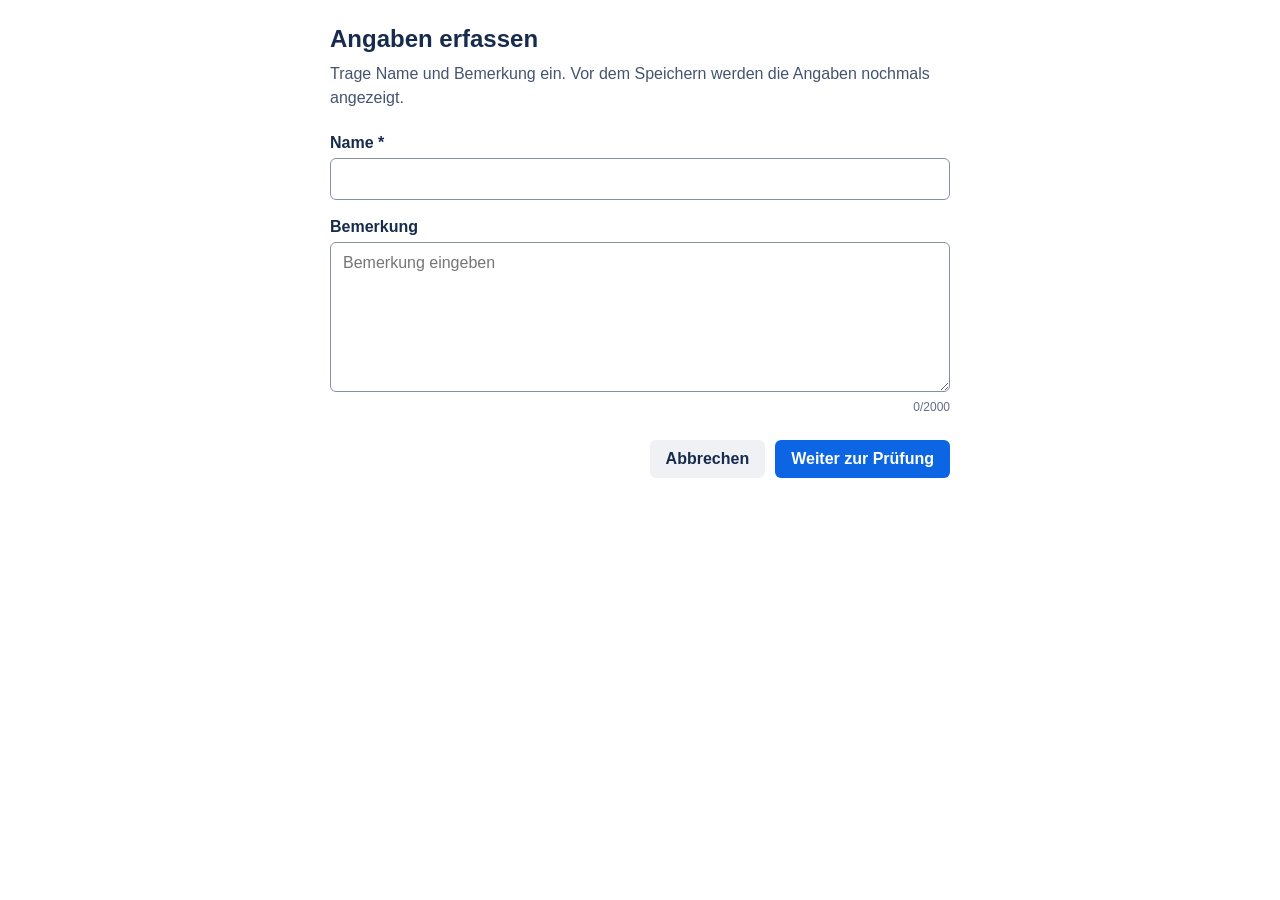
==== modal.html @ b8652705 "Add files via upload" ====
<!doctype html>
<html lang="de">
<head>
  <meta charset="utf-8">
  <meta name="viewport" content="width=device-width, initial-scale=1">
  <title>Eingabe erfassen</title>
  <link rel="stylesheet" href="https://p.trellocdn.com/power-up.min.css">
  <link rel="stylesheet" href="./style.css">
</head>
<body>
  <main class="shell">
    <section id="step-entry" class="panel" aria-labelledby="entry-heading">
      <h1 id="entry-heading">Angaben erfassen</h1>
      <p class="intro">Trage Name und Bemerkung ein. Vor dem Speichern werden die Angaben nochmals angezeigt.</p>

      <form id="entry-form" novalidate>
        <label for="name">Name <span aria-hidden="true">*</span></label>
        <input id="name" name="name" type="text" maxlength="100" autocomplete="name" required>
        <p id="name-error" class="error" role="alert" hidden>Bitte einen Namen eingeben.</p>

        <label for="remark">Bemerkung</label>
        <textarea id="remark" name="remark" rows="7" maxlength="2000" placeholder="Bemerkung eingeben"></textarea>
        <div class="counter"><span id="remark-count">0</span>/2000</div>

        <div class="actions">
          <button type="button" class="secondary" id="cancel-entry">Abbrechen</button>
          <button type="submit" class="primary">Weiter zur Prüfung</button>
        </div>
      </form>
    </section>

    <section id="step-confirm" class="panel" aria-labelledby="confirm-heading" hidden>
      <h1 id="confirm-heading">Angaben prüfen</h1>
      <p class="intro">Bitte kontrolliere die Angaben vor der verbindlichen Bestätigung.</p>

      <dl class="summary">
        <div>
          <dt>Name</dt>
          <dd id="summary-name"></dd>
        </div>
        <div>
          <dt>Bemerkung</dt>
          <dd id="summary-remark"></dd>
        </div>
      </dl>

      <label class="confirm-check">
        <input id="confirm-checkbox" type="checkbox">
        <span>Ich habe die Angaben geprüft und bestätige sie verbindlich.</span>
      </label>

      <p id="save-status" class="status" role="status" aria-live="polite"></p>

      <div class="actions">
        <button type="button" class="secondary" id="back-entry">Zurück und bearbeiten</button>
        <button type="button" class="primary" id="confirm-entry" disabled>Verbindlich bestätigen</button>
      </div>
    </section>

    <section id="step-success" class="panel success" aria-labelledby="success-heading" hidden>
      <div class="success-mark" aria-hidden="true">✓</div>
      <h1 id="success-heading">Eingabe gespeichert</h1>
      <p>Die Eingabe wurde an dieser Trello-Karte gespeichert.</p>
      <button type="button" class="primary full" id="close-modal">Fenster schließen</button>
    </section>
  </main>

  <script src="https://p.trellocdn.com/power-up.min.js"></script>
  <script src="./modal.js"></script>
</body>
</html>
---- style.css ----
:root {
  font-family: -apple-system, BlinkMacSystemFont, "Segoe UI", sans-serif;
  color: #172b4d;
  background: #ffffff;
}

* { box-sizing: border-box; }
body { margin: 0; background: #ffffff; }
.shell { padding: 24px; }
.panel { max-width: 620px; margin: 0 auto; }
h1 { margin: 0 0 8px; font-size: 24px; line-height: 1.25; }
.intro { margin: 0 0 24px; color: #44546f; line-height: 1.5; }
label { display: block; margin: 18px 0 6px; font-weight: 600; }
input[type="text"], textarea {
  width: 100%;
  border: 1px solid #8590a2;
  border-radius: 6px;
  padding: 11px 12px;
  font: inherit;
  color: #172b4d;
  background: #ffffff;
}
input[type="text"]:focus, textarea:focus {
  outline: 2px solid #0c66e4;
  outline-offset: 1px;
  border-color: #0c66e4;
}
textarea { resize: vertical; min-height: 140px; }
.counter { text-align: right; margin-top: 4px; font-size: 12px; color: #626f86; }
.error { margin: 6px 0 0; color: #ae2a19; font-size: 13px; }
.actions { display: flex; justify-content: flex-end; gap: 10px; margin-top: 26px; }
button {
  border: 0;
  border-radius: 6px;
  padding: 10px 16px;
  font: inherit;
  font-weight: 600;
  cursor: pointer;
}
button.primary { background: #0c66e4; color: #ffffff; }
button.primary:hover:not(:disabled) { background: #0055cc; }
button.secondary { background: #091e420f; color: #172b4d; }
button.secondary:hover { background: #091e4224; }
button:disabled { opacity: .5; cursor: not-allowed; }
.summary { margin: 20px 0; border: 1px solid #dcdfe4; border-radius: 8px; overflow: hidden; }
.summary div { padding: 14px 16px; }
.summary div + div { border-top: 1px solid #dcdfe4; }
dt { font-size: 12px; font-weight: 700; color: #626f86; text-transform: uppercase; letter-spacing: .04em; }
dd { margin: 5px 0 0; white-space: pre-wrap; overflow-wrap: anywhere; line-height: 1.5; }
.confirm-check { display: flex; gap: 10px; align-items: flex-start; padding: 14px; border-radius: 8px; background: #f7f8f9; font-weight: 500; }
.confirm-check input { margin-top: 3px; }
.status { min-height: 20px; margin: 12px 0 0; color: #44546f; }
.success { text-align: center; padding-top: 54px; }
.success-mark { width: 58px; height: 58px; margin: 0 auto 18px; border-radius: 50%; display: grid; place-items: center; background: #dcfff1; color: #216e4e; font-size: 32px; font-weight: 700; }
.full { width: 100%; margin-top: 22px; }
[hidden] { display: none !important; }
@media (max-width: 520px) {
  .shell { padding: 18px; }
  .actions { flex-direction: column-reverse; }
  .actions button { width: 100%; }
}
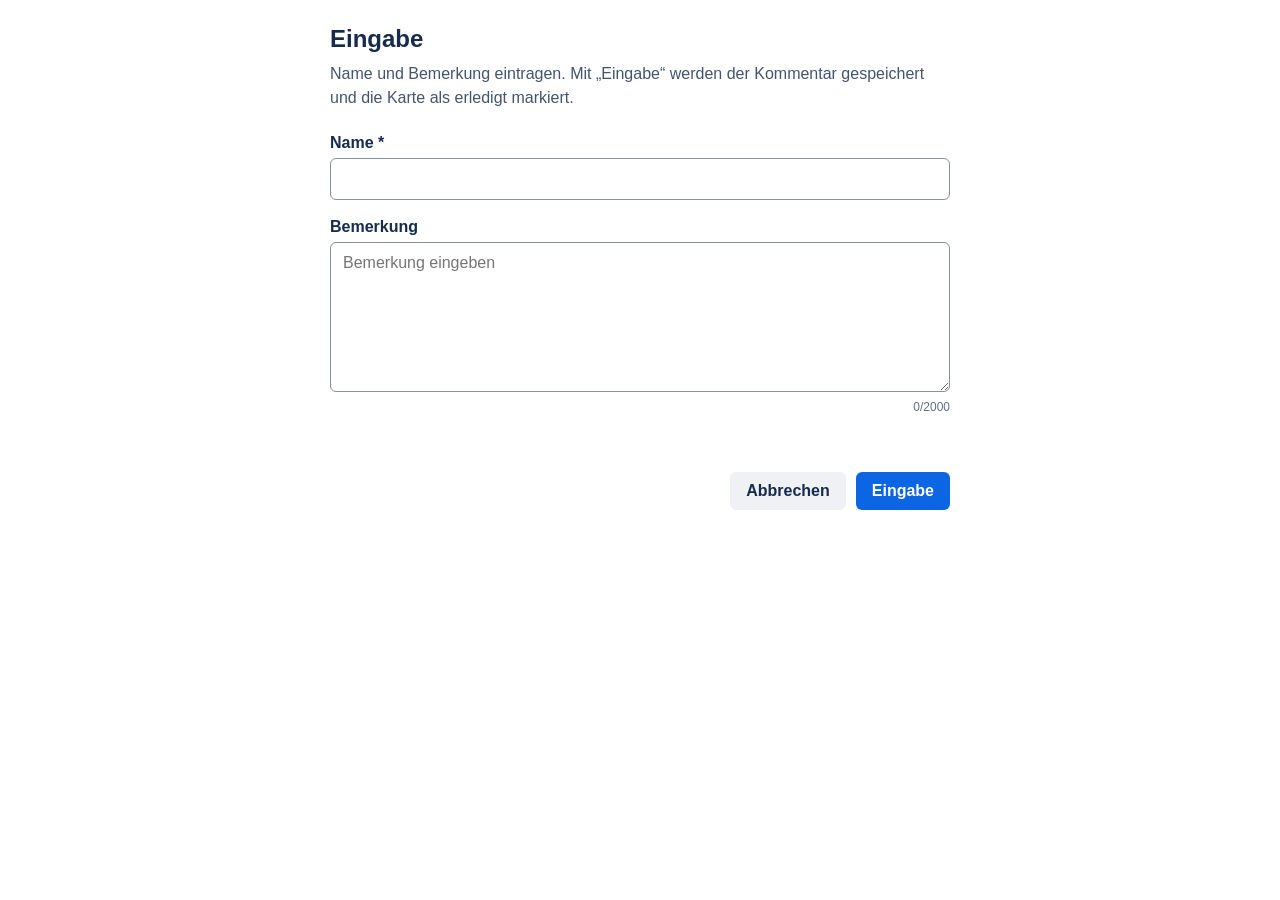
==== commit c8d1c79f: "Add files via upload" ====
--- a/modal.html
+++ b/modal.html
@@ -3,15 +3,15 @@
 <head>
   <meta charset="utf-8">
   <meta name="viewport" content="width=device-width, initial-scale=1">
-  <title>Eingabe erfassen</title>
+  <title>Eingabe</title>
   <link rel="stylesheet" href="https://p.trellocdn.com/power-up.min.css">
   <link rel="stylesheet" href="./style.css">
 </head>
 <body>
   <main class="shell">
     <section id="step-entry" class="panel" aria-labelledby="entry-heading">
-      <h1 id="entry-heading">Angaben erfassen</h1>
-      <p class="intro">Trage Name und Bemerkung ein. Vor dem Speichern werden die Angaben nochmals angezeigt.</p>
+      <h1 id="entry-heading">Eingabe</h1>
+      <p class="intro">Name und Bemerkung eintragen. Mit „Eingabe“ werden der Kommentar gespeichert und die Karte als erledigt markiert.</p>
 
       <form id="entry-form" novalidate>
         <label for="name">Name <span aria-hidden="true">*</span></label>
@@ -22,50 +22,25 @@
         <textarea id="remark" name="remark" rows="7" maxlength="2000" placeholder="Bemerkung eingeben"></textarea>
         <div class="counter"><span id="remark-count">0</span>/2000</div>
 
+        <p id="save-status" class="status" role="status" aria-live="polite"></p>
+
         <div class="actions">
           <button type="button" class="secondary" id="cancel-entry">Abbrechen</button>
-          <button type="submit" class="primary">Weiter zur Prüfung</button>
+          <button type="submit" class="primary" id="submit-entry">Eingabe</button>
         </div>
       </form>
-    </section>
-
-    <section id="step-confirm" class="panel" aria-labelledby="confirm-heading" hidden>
-      <h1 id="confirm-heading">Angaben prüfen</h1>
-      <p class="intro">Bitte kontrolliere die Angaben vor der verbindlichen Bestätigung.</p>
-
-      <dl class="summary">
-        <div>
-          <dt>Name</dt>
-          <dd id="summary-name"></dd>
-        </div>
-        <div>
-          <dt>Bemerkung</dt>
-          <dd id="summary-remark"></dd>
-        </div>
-      </dl>
-
-      <label class="confirm-check">
-        <input id="confirm-checkbox" type="checkbox">
-        <span>Ich habe die Angaben geprüft und bestätige sie verbindlich.</span>
-      </label>
-
-      <p id="save-status" class="status" role="status" aria-live="polite"></p>
-
-      <div class="actions">
-        <button type="button" class="secondary" id="back-entry">Zurück und bearbeiten</button>
-        <button type="button" class="primary" id="confirm-entry" disabled>Verbindlich bestätigen</button>
-      </div>
     </section>
 
     <section id="step-success" class="panel success" aria-labelledby="success-heading" hidden>
       <div class="success-mark" aria-hidden="true">✓</div>
       <h1 id="success-heading">Eingabe gespeichert</h1>
-      <p>Die Eingabe wurde an dieser Trello-Karte gespeichert.</p>
+      <p>Der Kommentar wurde hinzugefügt und die Karte wurde als erledigt markiert.</p>
       <button type="button" class="primary full" id="close-modal">Fenster schließen</button>
     </section>
   </main>
 
   <script src="https://p.trellocdn.com/power-up.min.js"></script>
+  <script src="./config.js"></script>
   <script src="./modal.js"></script>
 </body>
 </html>
--- a/style.css
+++ b/style.css
@@ -59,3 +59,5 @@
   .actions { flex-direction: column-reverse; }
   .actions button { width: 100%; }
 }
+.authorization { margin-top: 16px; padding: 14px; border: 1px solid #f5cd47; border-radius: 8px; background: #fff7d6; }
+.authorization p { margin: 0 0 12px; line-height: 1.45; }
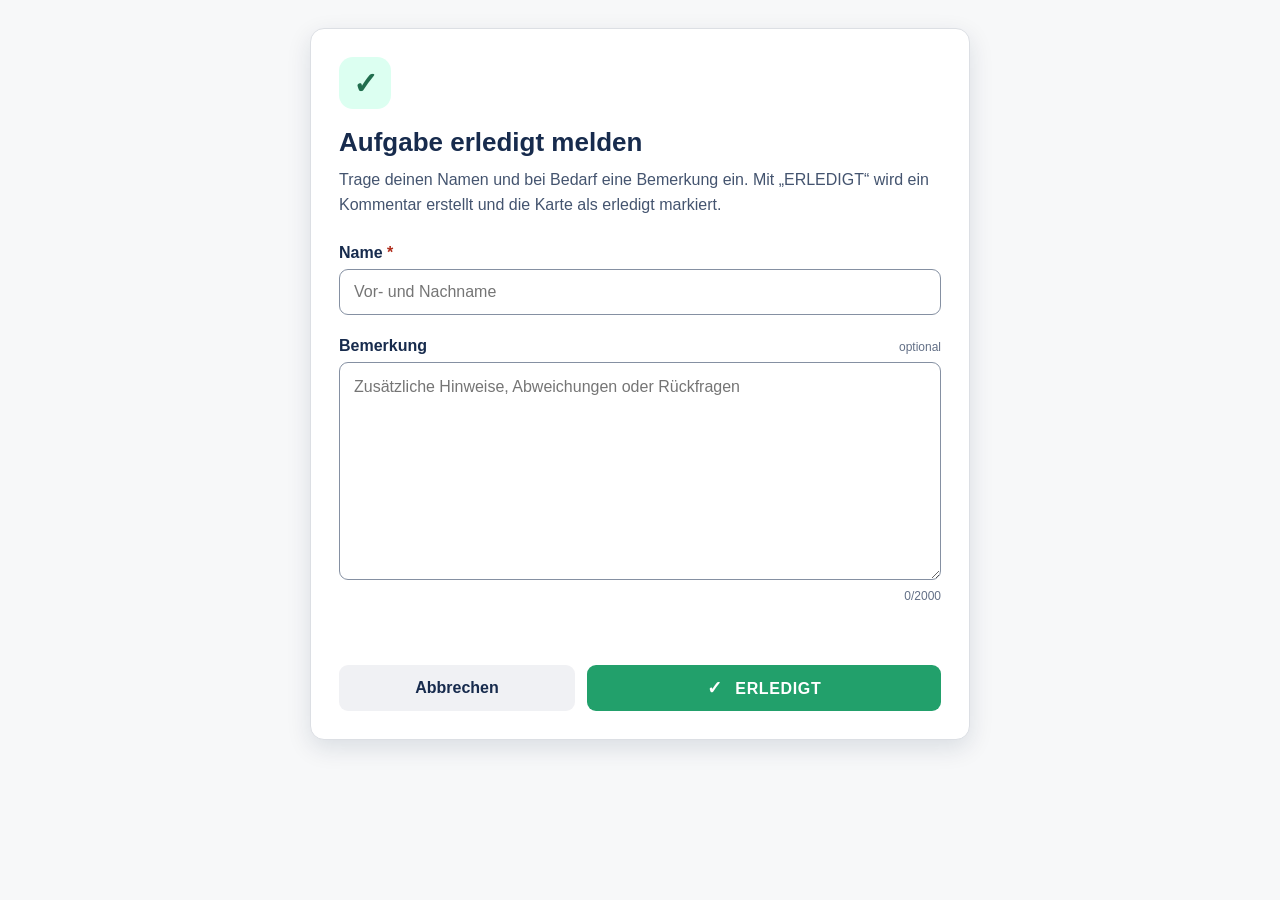
==== commit 72864da3: "Add files via upload" ====
--- a/modal.html
+++ b/modal.html
@@ -3,39 +3,52 @@
 <head>
   <meta charset="utf-8">
   <meta name="viewport" content="width=device-width, initial-scale=1">
-  <title>Eingabe</title>
+  <title>Erledigt melden</title>
   <link rel="stylesheet" href="https://p.trellocdn.com/power-up.min.css">
   <link rel="stylesheet" href="./style.css">
 </head>
 <body>
   <main class="shell">
     <section id="step-entry" class="panel" aria-labelledby="entry-heading">
-      <h1 id="entry-heading">Eingabe</h1>
-      <p class="intro">Name und Bemerkung eintragen. Mit „Eingabe“ werden der Kommentar gespeichert und die Karte als erledigt markiert.</p>
+      <div class="header-mark" aria-hidden="true">✓</div>
+      <div class="heading-group">
+        <h1 id="entry-heading">Aufgabe erledigt melden</h1>
+        <p class="intro">Trage deinen Namen und bei Bedarf eine Bemerkung ein. Mit „ERLEDIGT“ wird ein Kommentar erstellt und die Karte als erledigt markiert.</p>
+      </div>
 
       <form id="entry-form" novalidate>
-        <label for="name">Name <span aria-hidden="true">*</span></label>
-        <input id="name" name="name" type="text" maxlength="100" autocomplete="name" required>
-        <p id="name-error" class="error" role="alert" hidden>Bitte einen Namen eingeben.</p>
+        <div class="field-group">
+          <label for="name">Name <span class="required" aria-hidden="true">*</span></label>
+          <input id="name" name="name" type="text" maxlength="100" autocomplete="name" placeholder="Vor- und Nachname" required>
+          <p id="name-error" class="error" role="alert" hidden>Bitte einen Namen eingeben.</p>
+        </div>
 
-        <label for="remark">Bemerkung</label>
-        <textarea id="remark" name="remark" rows="7" maxlength="2000" placeholder="Bemerkung eingeben"></textarea>
-        <div class="counter"><span id="remark-count">0</span>/2000</div>
+        <div class="field-group">
+          <div class="label-row">
+            <label for="remark">Bemerkung</label>
+            <span class="optional">optional</span>
+          </div>
+          <textarea id="remark" name="remark" rows="8" maxlength="2000" placeholder="Zusätzliche Hinweise, Abweichungen oder Rückfragen"></textarea>
+          <div class="counter"><span id="remark-count">0</span>/2000</div>
+        </div>
 
         <p id="save-status" class="status" role="status" aria-live="polite"></p>
 
         <div class="actions">
           <button type="button" class="secondary" id="cancel-entry">Abbrechen</button>
-          <button type="submit" class="primary" id="submit-entry">Eingabe</button>
+          <button type="submit" class="primary done-button" id="submit-entry">
+            <span class="button-check" aria-hidden="true">✓</span>
+            ERLEDIGT
+          </button>
         </div>
       </form>
     </section>
 
     <section id="step-success" class="panel success" aria-labelledby="success-heading" hidden>
       <div class="success-mark" aria-hidden="true">✓</div>
-      <h1 id="success-heading">Eingabe gespeichert</h1>
+      <h1 id="success-heading">Als erledigt gespeichert</h1>
       <p>Der Kommentar wurde hinzugefügt und die Karte wurde als erledigt markiert.</p>
-      <button type="button" class="primary full" id="close-modal">Fenster schließen</button>
+      <button type="button" class="primary done-button full" id="close-modal">Fenster schließen</button>
     </section>
   </main>
 
--- a/style.css
+++ b/style.css
@@ -1,63 +1,105 @@
 :root {
   font-family: -apple-system, BlinkMacSystemFont, "Segoe UI", sans-serif;
   color: #172b4d;
-  background: #ffffff;
+  background: #f7f8f9;
 }
 
 * { box-sizing: border-box; }
-body { margin: 0; background: #ffffff; }
-.shell { padding: 24px; }
-.panel { max-width: 620px; margin: 0 auto; }
-h1 { margin: 0 0 8px; font-size: 24px; line-height: 1.25; }
-.intro { margin: 0 0 24px; color: #44546f; line-height: 1.5; }
-label { display: block; margin: 18px 0 6px; font-weight: 600; }
+body { margin: 0; background: #f7f8f9; }
+.shell { padding: 28px; }
+.panel {
+  max-width: 660px;
+  margin: 0 auto;
+  padding: 28px;
+  background: #ffffff;
+  border: 1px solid #dcdfe4;
+  border-radius: 14px;
+  box-shadow: 0 8px 24px rgba(9, 30, 66, 0.12);
+}
+.header-mark {
+  width: 52px;
+  height: 52px;
+  display: grid;
+  place-items: center;
+  margin-bottom: 18px;
+  border-radius: 14px;
+  background: #dcfff1;
+  color: #216e4e;
+  font-size: 30px;
+  font-weight: 800;
+}
+.heading-group { margin-bottom: 26px; }
+h1 { margin: 0 0 10px; font-size: 26px; line-height: 1.2; }
+.intro { margin: 0; color: #44546f; line-height: 1.55; }
+.field-group { margin-top: 22px; }
+label { display: block; margin-bottom: 7px; font-weight: 700; }
+.label-row { display: flex; align-items: baseline; justify-content: space-between; gap: 12px; }
+.optional { color: #626f86; font-size: 12px; }
+.required { color: #ae2a19; }
 input[type="text"], textarea {
   width: 100%;
   border: 1px solid #8590a2;
-  border-radius: 6px;
-  padding: 11px 12px;
+  border-radius: 9px;
+  padding: 12px 14px;
   font: inherit;
   color: #172b4d;
   background: #ffffff;
+  transition: border-color .15s ease, box-shadow .15s ease;
 }
+input[type="text"] { min-height: 46px; }
 input[type="text"]:focus, textarea:focus {
-  outline: 2px solid #0c66e4;
-  outline-offset: 1px;
-  border-color: #0c66e4;
+  outline: none;
+  border-color: #22a06b;
+  box-shadow: 0 0 0 3px rgba(34, 160, 107, 0.18);
 }
-textarea { resize: vertical; min-height: 140px; }
-.counter { text-align: right; margin-top: 4px; font-size: 12px; color: #626f86; }
-.error { margin: 6px 0 0; color: #ae2a19; font-size: 13px; }
-.actions { display: flex; justify-content: flex-end; gap: 10px; margin-top: 26px; }
+textarea { resize: vertical; min-height: 190px; line-height: 1.5; }
+.counter { text-align: right; margin-top: 5px; font-size: 12px; color: #626f86; }
+.error { margin: 7px 0 0; color: #ae2a19; font-size: 13px; }
+.status { min-height: 22px; margin: 16px 0 0; color: #44546f; line-height: 1.4; }
+.actions {
+  display: grid;
+  grid-template-columns: 1fr 1.5fr;
+  gap: 12px;
+  margin-top: 24px;
+}
 button {
   border: 0;
-  border-radius: 6px;
-  padding: 10px 16px;
+  border-radius: 9px;
+  min-height: 46px;
+  padding: 11px 18px;
   font: inherit;
-  font-weight: 600;
+  font-weight: 700;
   cursor: pointer;
+  transition: transform .05s ease, background .15s ease, box-shadow .15s ease;
 }
-button.primary { background: #0c66e4; color: #ffffff; }
-button.primary:hover:not(:disabled) { background: #0055cc; }
+button:active:not(:disabled) { transform: translateY(1px); }
+button.primary { background: #22a06b; color: #ffffff; }
+button.primary:hover:not(:disabled) { background: #1f845a; box-shadow: 0 4px 12px rgba(34, 160, 107, 0.24); }
 button.secondary { background: #091e420f; color: #172b4d; }
-button.secondary:hover { background: #091e4224; }
-button:disabled { opacity: .5; cursor: not-allowed; }
-.summary { margin: 20px 0; border: 1px solid #dcdfe4; border-radius: 8px; overflow: hidden; }
-.summary div { padding: 14px 16px; }
-.summary div + div { border-top: 1px solid #dcdfe4; }
-dt { font-size: 12px; font-weight: 700; color: #626f86; text-transform: uppercase; letter-spacing: .04em; }
-dd { margin: 5px 0 0; white-space: pre-wrap; overflow-wrap: anywhere; line-height: 1.5; }
-.confirm-check { display: flex; gap: 10px; align-items: flex-start; padding: 14px; border-radius: 8px; background: #f7f8f9; font-weight: 500; }
-.confirm-check input { margin-top: 3px; }
-.status { min-height: 20px; margin: 12px 0 0; color: #44546f; }
-.success { text-align: center; padding-top: 54px; }
-.success-mark { width: 58px; height: 58px; margin: 0 auto 18px; border-radius: 50%; display: grid; place-items: center; background: #dcfff1; color: #216e4e; font-size: 32px; font-weight: 700; }
-.full { width: 100%; margin-top: 22px; }
+button.secondary:hover:not(:disabled) { background: #091e4224; }
+button:disabled { opacity: .55; cursor: not-allowed; }
+.done-button { letter-spacing: .04em; }
+.button-check { margin-right: 8px; font-size: 18px; }
+.success { text-align: center; padding-top: 50px; padding-bottom: 44px; }
+.success-mark {
+  width: 72px;
+  height: 72px;
+  margin: 0 auto 20px;
+  border-radius: 50%;
+  display: grid;
+  place-items: center;
+  background: #dcfff1;
+  color: #216e4e;
+  font-size: 40px;
+  font-weight: 800;
+}
+.success p { margin: 0 auto; max-width: 460px; color: #44546f; line-height: 1.55; }
+.full { width: 100%; margin-top: 24px; }
 [hidden] { display: none !important; }
-@media (max-width: 520px) {
-  .shell { padding: 18px; }
-  .actions { flex-direction: column-reverse; }
-  .actions button { width: 100%; }
+@media (max-width: 560px) {
+  .shell { padding: 14px; }
+  .panel { padding: 20px; border-radius: 10px; }
+  h1 { font-size: 22px; }
+  .actions { grid-template-columns: 1fr; }
+  .actions .secondary { order: 2; }
 }
-.authorization { margin-top: 16px; padding: 14px; border: 1px solid #f5cd47; border-radius: 8px; background: #fff7d6; }
-.authorization p { margin: 0 0 12px; line-height: 1.45; }
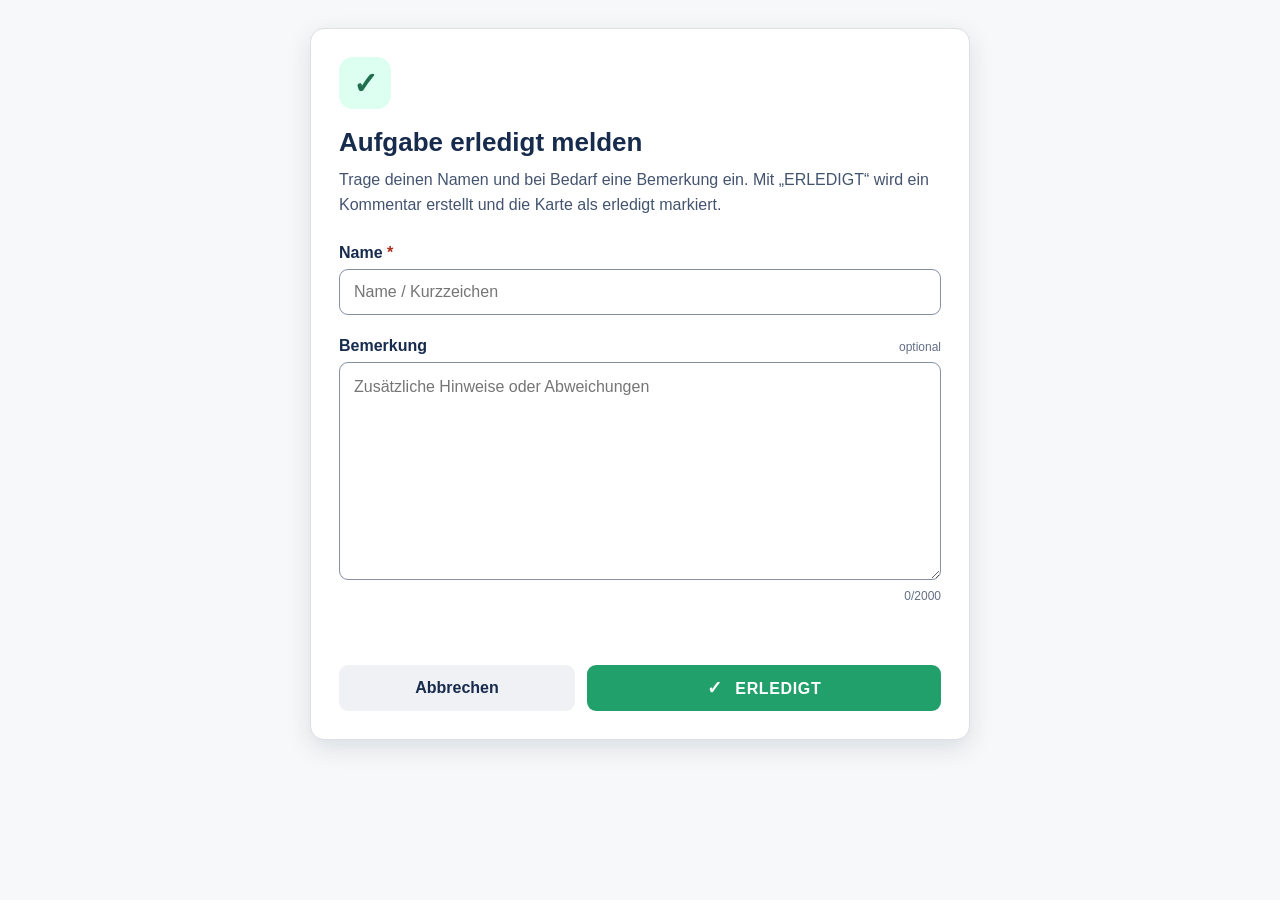
==== commit b30a1cf7: "Update modal.html" ====
--- a/modal.html
+++ b/modal.html
@@ -19,7 +19,7 @@
       <form id="entry-form" novalidate>
         <div class="field-group">
           <label for="name">Name <span class="required" aria-hidden="true">*</span></label>
-          <input id="name" name="name" type="text" maxlength="100" autocomplete="name" placeholder="Vor- und Nachname" required>
+          <input id="name" name="name" type="text" maxlength="100" autocomplete="name" placeholder="Name / Kurzzeichen" required>
           <p id="name-error" class="error" role="alert" hidden>Bitte einen Namen eingeben.</p>
         </div>
 
@@ -28,7 +28,7 @@
             <label for="remark">Bemerkung</label>
             <span class="optional">optional</span>
           </div>
-          <textarea id="remark" name="remark" rows="8" maxlength="2000" placeholder="Zusätzliche Hinweise, Abweichungen oder Rückfragen"></textarea>
+          <textarea id="remark" name="remark" rows="8" maxlength="2000" placeholder="Zusätzliche Hinweise oder Abweichungen"></textarea>
           <div class="counter"><span id="remark-count">0</span>/2000</div>
         </div>
 
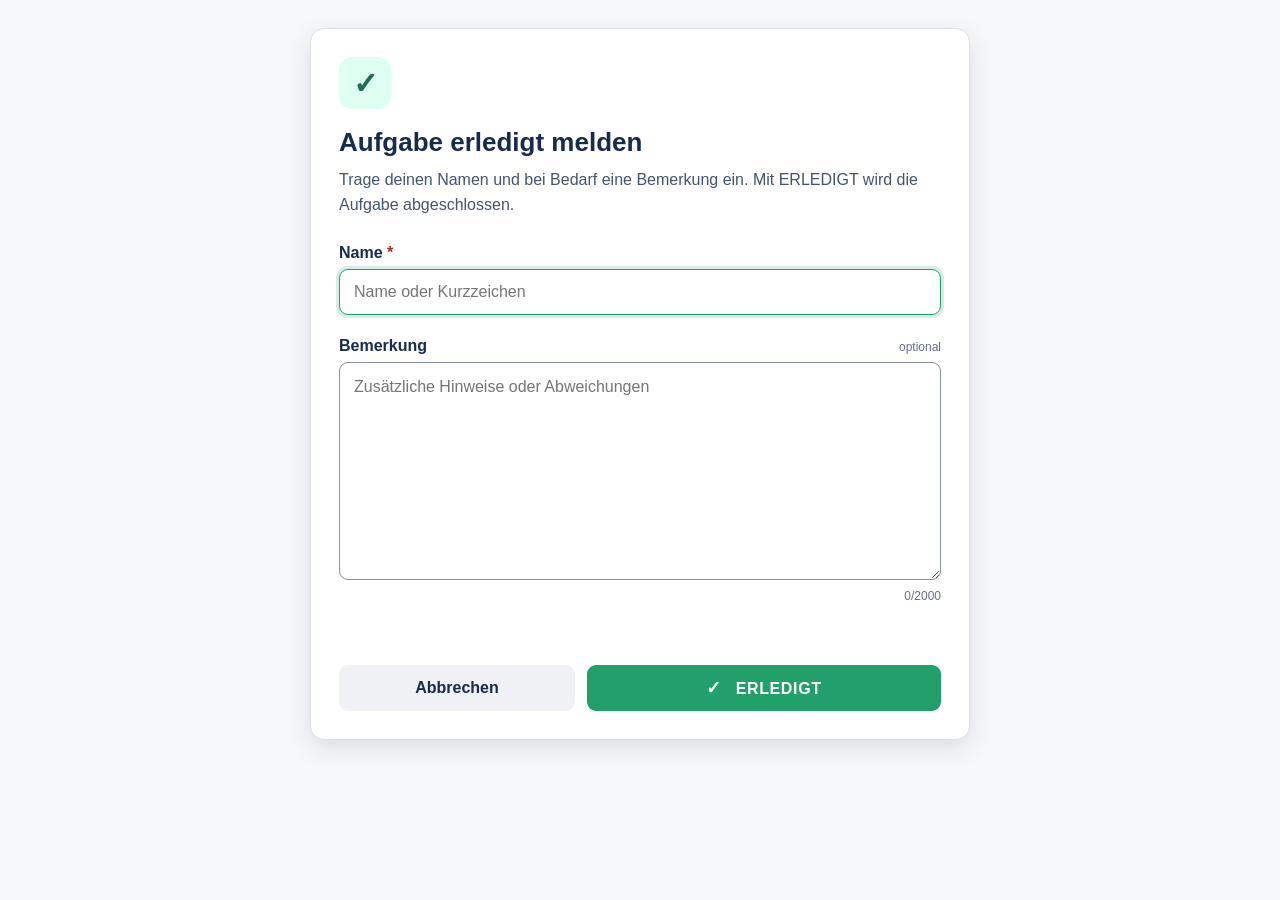
==== commit 13501b48: "Update modal.html" ====
--- a/modal.html
+++ b/modal.html
@@ -2,54 +2,206 @@
 <html lang="de">
 <head>
   <meta charset="utf-8">
-  <meta name="viewport" content="width=device-width, initial-scale=1">
+
+  <meta
+    name="viewport"
+    content="width=device-width, initial-scale=1"
+  >
+
   <title>Erledigt melden</title>
-  <link rel="stylesheet" href="https://p.trellocdn.com/power-up.min.css">
-  <link rel="stylesheet" href="./style.css">
+
+  <link
+    rel="stylesheet"
+    href="https://p.trellocdn.com/power-up.min.css"
+  >
+
+  <link
+    rel="stylesheet"
+    href="./style.css"
+  >
 </head>
+
 <body>
   <main class="shell">
-    <section id="step-entry" class="panel" aria-labelledby="entry-heading">
-      <div class="header-mark" aria-hidden="true">✓</div>
+
+    <!-- Eingabeformular -->
+    <section
+      id="step-entry"
+      class="panel"
+      aria-labelledby="entry-heading"
+    >
+
+      <div
+        class="header-mark"
+        aria-hidden="true"
+      >
+        ✓
+      </div>
+
       <div class="heading-group">
-        <h1 id="entry-heading">Aufgabe erledigt melden</h1>
-        <p class="intro">Trage deinen Namen und bei Bedarf eine Bemerkung ein. Mit „ERLEDIGT“ wird ein Kommentar erstellt und die Karte als erledigt markiert.</p>
+
+        <h1 id="entry-heading">
+          Aufgabe erledigt melden
+        </h1>
+
+        <p class="intro">
+          Trage deinen Namen und bei Bedarf eine Bemerkung ein.
+          Mit ERLEDIGT wird die Aufgabe abgeschlossen.
+        </p>
+
       </div>
 
-      <form id="entry-form" novalidate>
+      <form
+        id="entry-form"
+        novalidate
+      >
+
+        <!-- Name -->
         <div class="field-group">
-          <label for="name">Name <span class="required" aria-hidden="true">*</span></label>
-          <input id="name" name="name" type="text" maxlength="100" autocomplete="name" placeholder="Name / Kurzzeichen" required>
-          <p id="name-error" class="error" role="alert" hidden>Bitte einen Namen eingeben.</p>
+
+          <label for="name">
+            Name
+            <span
+              class="required"
+              aria-hidden="true"
+            >
+              *
+            </span>
+          </label>
+
+          <input
+            id="name"
+            name="name"
+            type="text"
+            maxlength="100"
+            autocomplete="name"
+            placeholder="Name oder Kurzzeichen"
+            required
+            autofocus
+            tabindex="1"
+          >
+
+          <p
+            id="name-error"
+            class="error"
+            role="alert"
+            hidden
+          >
+            Bitte einen Namen eingeben.
+          </p>
+
         </div>
 
+        <!-- Bemerkung -->
         <div class="field-group">
+
           <div class="label-row">
-            <label for="remark">Bemerkung</label>
-            <span class="optional">optional</span>
+
+            <label for="remark">
+              Bemerkung
+            </label>
+
+            <span class="optional">
+              optional
+            </span>
+
           </div>
-          <textarea id="remark" name="remark" rows="8" maxlength="2000" placeholder="Zusätzliche Hinweise oder Abweichungen"></textarea>
-          <div class="counter"><span id="remark-count">0</span>/2000</div>
+
+          <textarea
+            id="remark"
+            name="remark"
+            rows="8"
+            maxlength="2000"
+            placeholder="Zusätzliche Hinweise oder Abweichungen"
+            tabindex="2"
+          ></textarea>
+
+          <div class="counter">
+            <span id="remark-count">0</span>/2000
+          </div>
+
         </div>
 
-        <p id="save-status" class="status" role="status" aria-live="polite"></p>
-
+        <!-- Status- und Fehlermeldungen -->
+        <p
+          id="save-status"
+          class="status"
+          role="status"
+          aria-live="polite"
+        ></p>
+
+        <!-- Aktionen -->
         <div class="actions">
-          <button type="button" class="secondary" id="cancel-entry">Abbrechen</button>
-          <button type="submit" class="primary done-button" id="submit-entry">
-            <span class="button-check" aria-hidden="true">✓</span>
+
+          <!--
+            tabindex="-1" entfernt den Abbrechen-Button aus
+            der normalen Tab-Reihenfolge.
+          -->
+          <button
+            type="button"
+            class="secondary"
+            id="cancel-entry"
+            tabindex="-1"
+          >
+            Abbrechen
+          </button>
+
+          <button
+            type="submit"
+            class="primary done-button"
+            id="submit-entry"
+            tabindex="3"
+          >
+            <span
+              class="button-check"
+              aria-hidden="true"
+            >
+              ✓
+            </span>
+
             ERLEDIGT
           </button>
+
         </div>
+
       </form>
+
     </section>
 
-    <section id="step-success" class="panel success" aria-labelledby="success-heading" hidden>
-      <div class="success-mark" aria-hidden="true">✓</div>
-      <h1 id="success-heading">Als erledigt gespeichert</h1>
-      <p>Der Kommentar wurde hinzugefügt und die Karte wurde als erledigt markiert.</p>
-      <button type="button" class="primary done-button full" id="close-modal">Fenster schließen</button>
+    <!-- Erfolgsmeldung -->
+    <section
+      id="step-success"
+      class="panel success"
+      aria-labelledby="success-heading"
+      hidden
+    >
+
+      <div
+        class="success-mark"
+        aria-hidden="true"
+      >
+        ✓
+      </div>
+
+      <h1 id="success-heading">
+        Als erledigt gespeichert
+      </h1>
+
+      <p>
+        Der Kommentar wurde hinzugefügt und die Karte wurde
+        als erledigt markiert.
+      </p>
+
+      <button
+        type="button"
+        class="primary done-button full"
+        id="close-modal"
+      >
+        Fenster schließen
+      </button>
+
     </section>
+
   </main>
 
   <script src="https://p.trellocdn.com/power-up.min.js"></script>
